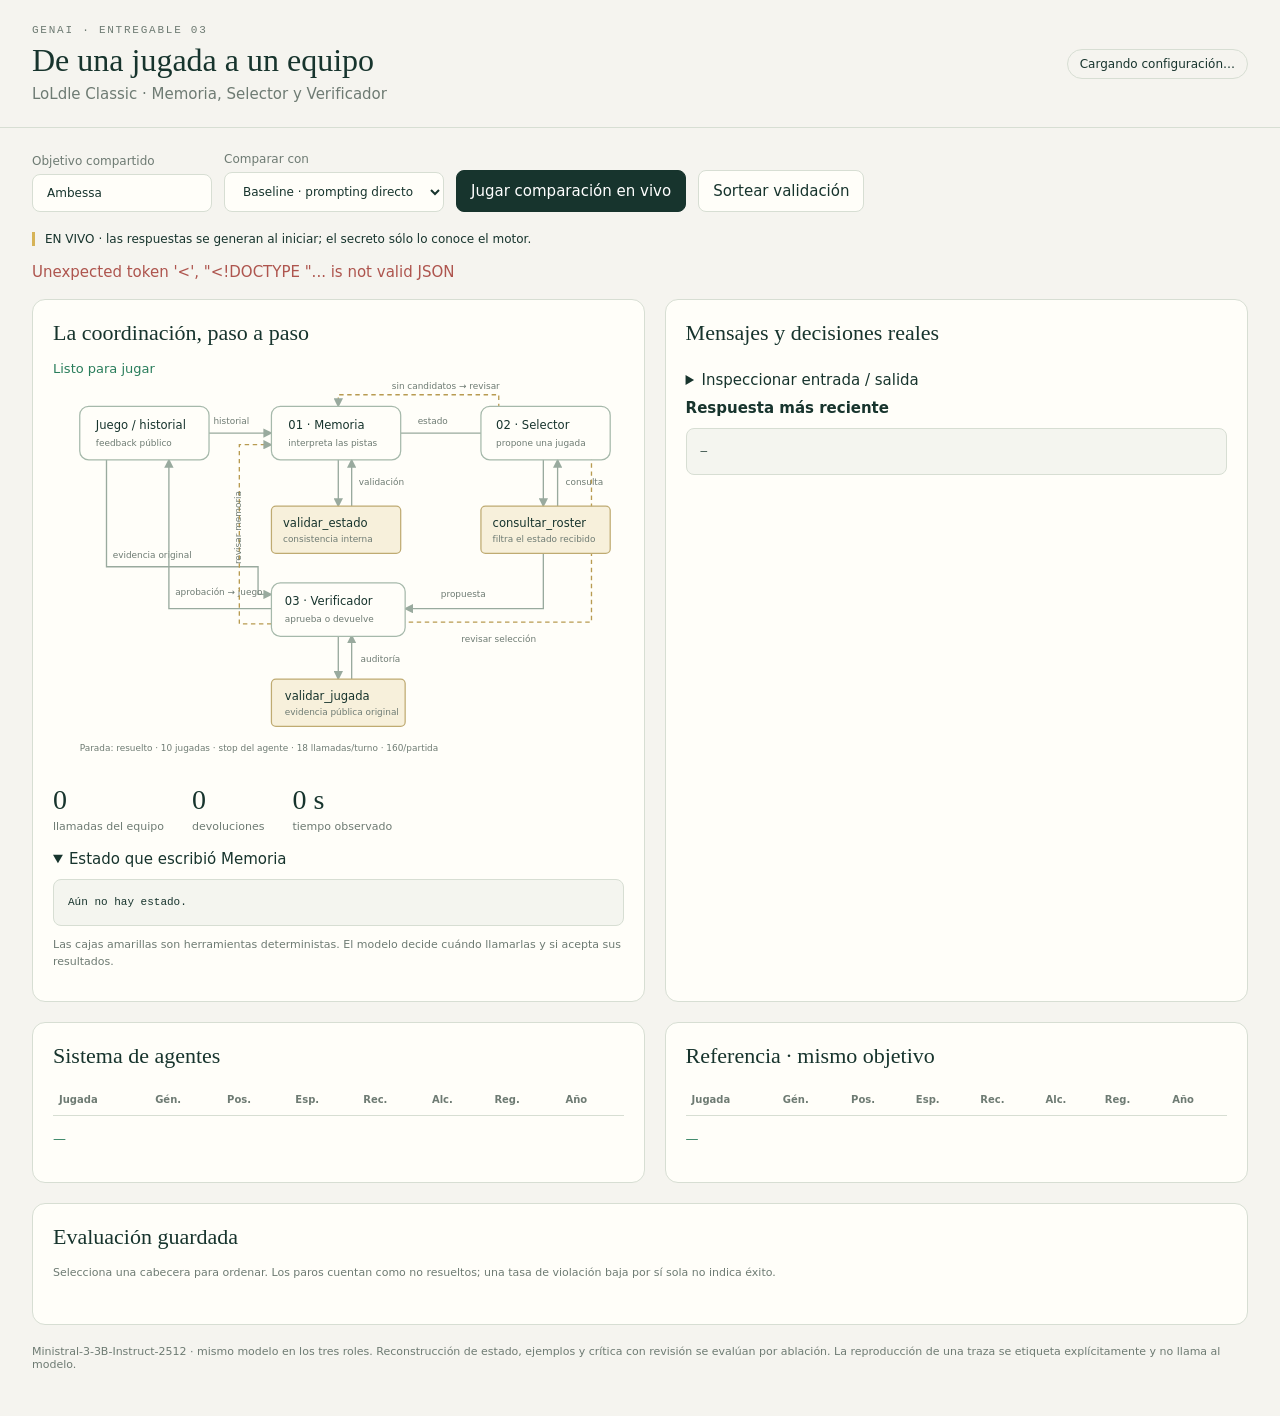
==== agents_d3/index.html @ 2282e9cb "Add the Entregable 3 agent system: Memoria, Selector and Verificador Three roles call the same Minis" ====
<!doctype html><html lang="es"><meta charset="utf-8"><meta name="viewport" content="width=device-width, initial-scale=1"><title>LoLdle · Laboratorio de agentes</title>
<style>
:root{--bg:#f5f4ef;--ink:#17342d;--muted:#6e7b73;--card:#fffef9;--line:#d7ded3;--green:#297d5b;--gold:#d6b357;--red:#ae554e}*{box-sizing:border-box}body{margin:0;background:var(--bg);color:var(--ink);font:15px system-ui,sans-serif}header,main{max-width:1320px;margin:auto;padding:24px 32px}header{display:flex;justify-content:space-between;align-items:center;border-bottom:1px solid var(--line)}.eyebrow{font:11px ui-monospace,monospace;letter-spacing:.16em;text-transform:uppercase;color:var(--muted)}h1{font:32px Georgia,serif;margin:6px 0}h2{font:22px Georgia,serif;margin:0 0 15px}h3{font-size:15px;margin:0 0 10px}p{line-height:1.5}.muted{color:var(--muted)}.pill{border:1px solid var(--line);border-radius:30px;padding:7px 12px;font-size:12px}.toolbar{display:flex;align-items:end;gap:12px;flex-wrap:wrap;margin-bottom:20px}label{font-size:12px;color:var(--muted);display:grid;gap:6px}input,select,button{font:inherit;padding:11px 14px;border:1px solid var(--line);border-radius:8px;background:var(--card);color:var(--ink)}button{cursor:pointer}button.primary{background:var(--ink);color:white;border-color:var(--ink)}button:disabled{opacity:.45;cursor:wait}section,.card{background:var(--card);border:1px solid var(--line);border-radius:13px;padding:20px;margin-bottom:20px}.columns{display:grid;grid-template-columns:1.05fr 1fr;gap:20px}.metric-row{display:flex;gap:28px;margin:16px 0}.metric-row strong{display:block;font:28px Georgia,serif}.metric-row span{font-size:11px;color:var(--muted)}svg{width:100%;max-height:410px;display:block}.node rect{fill:var(--card);stroke:#a6b9ab;stroke-width:1.4}.node text{fill:var(--ink);font:13px system-ui}.node .small{fill:var(--muted);font-size:10px}.node.active rect{fill:#e3f0e5;stroke:var(--green);stroke-width:3}.tool rect{fill:#f7f0db;stroke:#bfab72}.edge{fill:none;stroke:#99aa9e;stroke-width:1.5;marker-end:url(#arrow)}.revision{stroke:#b89b51;stroke-dasharray:5 4}.edge-label{font:10px system-ui;fill:var(--muted)}.trace-list{max-height:380px;overflow:auto}.event{border-bottom:1px solid var(--line);padding:10px 0;display:flex;gap:10px;align-items:start;font-size:12px;cursor:pointer}.event .time{font:11px ui-monospace;color:var(--muted);width:40px;flex:none}.event strong{font-size:12px}.event span{overflow-wrap:anywhere}.event:hover{background:#f1f5ec}.board{overflow:auto}table{border-collapse:collapse;width:100%;font-size:12px}td,th{padding:10px 6px;text-align:left;border-bottom:1px solid var(--line)}th{font-size:10px;color:var(--muted);cursor:pointer;white-space:nowrap}.tile{max-width:90px;overflow-wrap:anywhere;display:inline-block;border-radius:4px;padding:4px 6px;background:#e7e9e3;min-width:24px;text-align:center}.green{background:#2c7c5d;color:white}.yellow{background:#d8b654;color:#342e1e}.gray{background:#dfe3dd;color:#596259}.higher,.lower{background:#dfe3dd;font-weight:bold}details{margin:10px 0}pre{font:11px/1.6 ui-monospace,monospace;white-space:pre-wrap;overflow-wrap:anywhere;background:#f4f5ef;border:1px solid var(--line);border-radius:8px;padding:14px;max-height:360px;overflow:auto}.status{color:var(--green);font-size:13px}#error{color:var(--red)}.fine{font-size:11px;color:var(--muted)}.run-label{border-left:3px solid var(--gold);padding-left:10px;font-size:12px}.cases{display:flex;gap:8px;flex-wrap:wrap;margin-top:12px}.cases button{font-size:11px;padding:7px 10px}footer{font-size:11px;color:var(--muted);padding-bottom:20px}@media(max-width:900px){.columns{grid-template-columns:1fr}main,header{padding:20px}h1{font-size:25px}}
</style>
<header><div><div class="eyebrow">GenAI · Entregable 03</div><h1>De una jugada a un equipo</h1><div class="muted">LoLdle Classic · Memoria, Selector y Verificador</div></div><div class="pill" id="model">Cargando configuración…</div></header>
<main><div class="toolbar"><label>Objetivo compartido<input id="target" list="names" value="Ambessa"><datalist id="names"></datalist></label><label>Comparar con<select id="reference"><option value="direct">Baseline · prompting directo</option><option value="d2_lora">D2 · fine-tuning LoRA</option></select></label><button class="primary" id="play">Jugar comparación en vivo</button><button id="draw">Sortear validación</button><span id="partition" class="fine"></span></div>
<div class="run-label" id="mode">EN VIVO · las respuestas se generan al iniciar; el secreto sólo lo conoce el motor.</div><p id="error"></p>
<div class="columns"><section><h2>La coordinación, paso a paso</h2><div id="status" class="status">Listo para jugar</div>
<svg viewBox="0 0 640 440" role="img" aria-label="Grafo de agentes, herramientas, revisiones y feedback del juego"><defs><marker id="arrow" markerWidth="7" markerHeight="7" refX="6" refY="3.5" orient="auto"><path d="M0 0 L7 3.5 L0 7" fill="#99aa9e"/></marker></defs>
<path class="edge" d="M175 64H245"/><text class="edge-label" x="180" y="54">historial</text><path class="edge" d="M390 64H495"/><text class="edge-label" x="409" y="54">estado</text>
<path class="edge" d="M320 94V146"/><path class="edge" d="M335 146V94"/><text class="edge-label" x="343" y="122">validación</text>
<path class="edge" d="M550 94V146"/><path class="edge" d="M566 146V94"/><text class="edge-label" x="575" y="122">consulta</text>
<path class="edge" d="M550 199V261H395"/><text class="edge-label" x="435" y="248">propuesta</text>
<path class="edge" d="M320 291V340"/><path class="edge" d="M335 340V291"/><text class="edge-label" x="345" y="321">auditoría</text>
<path class="edge" d="M60 94V214H230V245H245"/><text class="edge-label" x="67" y="204">evidencia original</text><path class="edge" d="M245 261H130V94"/><text class="edge-label" x="137" y="246">aprobación → juego</text>
<path class="edge revision" d="M390 276H604V72H590"/><text class="edge-label" x="458" y="298">revisar selección</text>
<path class="edge revision" d="M245 278H209V77H245"/><text class="edge-label" x="211" y="211" transform="rotate(-90 211 211)">revisar memoria</text>
<path class="edge revision" d="M500 45V21H320V34"/><text class="edge-label" x="380" y="15">sin candidatos → revisar</text>
<g class="node" id="node-game"><rect x="30" y="34" width="145" height="60" rx="10"/><text x="48" y="59">Juego / historial</text><text x="48" y="78" class="small">feedback público</text></g>
<g class="node" id="node-memory"><rect x="245" y="34" width="145" height="60" rx="10"/><text x="264" y="59">01 · Memoria</text><text x="264" y="78" class="small">interpreta las pistas</text></g>
<g class="node" id="node-selector"><rect x="480" y="34" width="145" height="60" rx="10"/><text x="497" y="59">02 · Selector</text><text x="497" y="78" class="small">propone una jugada</text></g>
<g class="node tool" id="node-validar_estado"><rect x="245" y="146" width="145" height="53" rx="5"/><text x="258" y="169">validar_estado</text><text x="258" y="186" class="small">consistencia interna</text></g>
<g class="node tool" id="node-consultar_roster"><rect x="480" y="146" width="145" height="53" rx="5"/><text x="493" y="169">consultar_roster</text><text x="493" y="186" class="small">filtra el estado recibido</text></g>
<g class="node" id="node-verifier"><rect x="245" y="232" width="150" height="60" rx="10"/><text x="260" y="257">03 · Verificador</text><text x="260" y="276" class="small">aprueba o devuelve</text></g>
<g class="node tool" id="node-validar_jugada"><rect x="245" y="340" width="150" height="53" rx="5"/><text x="260" y="363">validar_jugada</text><text x="260" y="380" class="small">evidencia pública original</text></g>
<text class="edge-label" x="30" y="421">Parada: resuelto · 10 jugadas · stop del agente · 18 llamadas/turno · 160/partida</text></svg>
<div class="metric-row"><div><strong id="calls">0</strong><span>llamadas del equipo</span></div><div><strong id="revisions">0</strong><span>devoluciones</span></div><div><strong id="elapsed">0 s</strong><span>tiempo observado</span></div></div>
<details open><summary>Estado que escribió Memoria</summary><pre id="memory">Aún no hay estado.</pre></details><p class="fine">Las cajas amarillas son herramientas deterministas. El modelo decide cuándo llamarlas y si acepta sus resultados.</p></section>
<section><h2>Mensajes y decisiones reales</h2><div class="trace-list" id="events"></div><details id="detail"><summary>Inspeccionar entrada / salida</summary><pre id="payload">Selecciona un evento.</pre></details><h3>Respuesta más reciente</h3><pre id="output">—</pre></section></div>
<div class="columns"><section><h2 id="solution-title">Sistema de agentes</h2><div class="board"><table><thead><tr><th>Jugada</th><th>Gén.</th><th>Pos.</th><th>Esp.</th><th>Rec.</th><th>Alc.</th><th>Reg.</th><th>Año</th></tr></thead><tbody id="board-full"></tbody></table></div><p id="outcome-full" class="status">—</p></section><section><h2 id="baseline-title">Referencia · mismo objetivo</h2><div class="board"><table><thead><tr><th>Jugada</th><th>Gén.</th><th>Pos.</th><th>Esp.</th><th>Rec.</th><th>Alc.</th><th>Reg.</th><th>Año</th></tr></thead><tbody id="board-reference"></tbody></table></div><p id="outcome-reference" class="status">—</p></section></div>
<section><h2>Evaluación guardada</h2><p class="fine">Selecciona una cabecera para ordenar. Los paros cuentan como no resueltos; una tasa de violación baja por sí sola no indica éxito.</p><div class="board"><table><thead id="results-head"></thead><tbody id="results"></tbody></table></div><div class="cases" id="cases"></div></section>
<footer>Ministral-3-3B-Instruct-2512 · mismo modelo en los tres roles. Reconstrucción de estado, ejemplos y crítica con revisión se evalúan por ablación. La reproducción de una traza se etiqueta explícitamente y no llama al modelo.</footer></main>
<script>
const $=s=>document.querySelector(s),fields=['gender','positions','species','resource','range_type','regions','release_year'];let config,rows=[],callCount=0,revisionCount=0,currentVariant='full',busy=false,stream=null;
const labels={memory:'Memoria',selector:'Selector',verifier:'Verificador',model_call:'Llamada',model_output:'Respuesta',handoff:'Transferencia',tool_result:'Herramienta',decision:'Decisión',protocol_error:'Error de protocolo',game_feedback:'Feedback',stop:'Parada',approved:'Aprobación'};
function partition(){let t=$('#target').value;$('#partition').textContent=(config.split.test.includes(t)?'Prueba':config.split.valid.includes(t)?'Validación':config.names.includes(t)?'Entrenamiento':'Nombre desconocido')}
function active(id){document.querySelectorAll('.node').forEach(n=>n.classList.toggle('active',n.id==='node-'+id))}
function board(event,variant){let tr=document.createElement('tr'),td=document.createElement('td');td.textContent=event.guess||event.raw_response||'Inválido';tr.append(td);for(let f of fields){let cell=document.createElement('td'),chip=document.createElement('span'),s=event.feedback?.[f];chip.className='tile '+(s||'');let value=config.roster?.[event.guess]?.[f];let text=Array.isArray(value)?value.join(' · '):value;chip.textContent=text!==undefined?text+(['higher','lower'].includes(s)?' '+({higher:'↑',lower:'↓'})[s]:''):({green:'✓',yellow:'~',gray:'×',higher:'↑',lower:'↓'})[s]||'—';chip.title=f+': '+(s||'sin feedback');cell.append(chip);tr.append(cell)}$('#board-'+(variant==='full'?'full':'reference')).append(tr)}
function receive(e,variant='full'){if(e.kind==='model_call'){if(variant==='full'){callCount++;$('#calls').textContent=callCount}active(e.agent)}if(e.kind==='model_output')$('#output').textContent=e.content;if(e.kind==='handoff'){if(['memory','selector'].includes(e.destination)&&['selector','verifier'].includes(e.source)){revisionCount++;$('#revisions').textContent=revisionCount}if(e.state)$('#memory').textContent=JSON.stringify(e.state,null,2);active(e.destination)}if(e.kind==='tool_result')active(e.tool);if(e.kind==='game_feedback'){active('game');board(e.event,variant)}if(e.t!==undefined)$('#elapsed').textContent=e.t.toFixed(1)+' s';if(e.kind==='error')$('#error').textContent=e.error;
let line=document.createElement('div');line.className='event';let time=document.createElement('span');time.className='time';time.textContent=e.t!==undefined?e.t.toFixed(1):'·';let content=document.createElement('span'),strong=document.createElement('strong');strong.textContent=(labels[e.agent]||e.agent||'Sistema')+' · '+(labels[e.kind]||e.kind);content.append(strong);let brief=e.decision?.action||e.tool||(e.source?e.source+' → '+e.destination:e.reason||e.event?.guess||'');content.append(document.createElement('br'),document.createTextNode(brief));line.append(time,content);line.onclick=()=>{$('#payload').textContent=JSON.stringify(e,null,2);$('#detail').open=true};$('#events').append(line);$('#events').scrollTop=$('#events').scrollHeight;
if(e.kind==='finished'){let r=e.record;$('#outcome-'+(variant==='full'?'full':'reference')).textContent=(r.solved?'Resuelto':'No resuelto')+' · '+r.attempts_used+' jugadas'+(r.stop_reason?' · '+r.stop_reason:'');$('#status').textContent='Partida terminada · traza registrada'} }
function reset(){$('#solution-title').textContent='Sistema de agentes';$('#baseline-title').textContent=$('#reference').selectedOptions[0].textContent+' · mismo objetivo';for(let id of ['events','board-full','board-reference'])$('#'+id).replaceChildren();callCount=revisionCount=0;$('#calls').textContent='0';$('#revisions').textContent='0';$('#memory').textContent='—';$('#output').textContent='—';$('#error').textContent='';$('#outcome-full').textContent=$('#outcome-reference').textContent='—'}
function run(variant,target){return new Promise((resolve,reject)=>{stream=new EventSource('/api/play?variant='+encodeURIComponent(variant)+'&target='+encodeURIComponent(target));stream.onmessage=event=>{let e=JSON.parse(event.data);receive(e,variant);if(['finished','error'].includes(e.kind)){stream.close();e.kind==='error'?reject(Error(e.error)):resolve(e)}};stream.onerror=()=>{stream.close();reject(Error('Conexión interrumpida. Revisa servidor; la partida se registra si alcanzó a terminar.'))}})}
$('#play').onclick=async()=>{if(busy)return;busy=true;$('#play').disabled=true;reset();let target=$('#target').value;$('#mode').textContent='EN VIVO · objetivo '+target+' · agentes '+config.weights;$('#status').textContent='Generando con el modelo local…';try{await run('full',target);$('#status').textContent='Ejecutando referencia sobre el mismo objetivo…';await run($('#reference').value,target)}catch(e){$('#error').textContent=e.message}finally{busy=false;$('#play').disabled=false}};
$('#draw').onclick=()=>{let list=config.split.valid;$('#target').value=list[Math.floor(Math.random()*list.length)];partition()};$('#target').oninput=partition;
const columns=[['label','Variante'],['games','n'],['solved','Resueltas'],['historical_violation_rate','Violación D1/D2'],['strict_violation_rate','Violación estricta'],['stopped_games','Paros'],['calls_per_game','Llamadas/partida'],['model_seconds_per_game','s/partida']];let ascending=false;
function results(key='solve_rate'){rows.sort((a,b)=>{let x=a[key],y=b[key];return (typeof x==='string'?x.localeCompare(y):(x??-1)-(y??-1))*(ascending?1:-1)});$('#results').replaceChildren();for(let row of rows){let tr=document.createElement('tr');for(let [k]of columns){let td=document.createElement('td'),v=row[k];td.textContent=v==null?'—':k.includes('rate')?(100*v).toFixed(1)+'%':typeof v==='number'&&!Number.isInteger(v)?v.toFixed(1):v;tr.append(td)}$('#results').append(tr)}}
async function replay(row,failure){if(busy)return;busy=true;$('#play').disabled=true;reset();let file=row.source.split('/').pop(),data=await fetch('/api/trace?file='+encodeURIComponent(file)+'&target='+encodeURIComponent(failure.target)).then(r=>r.json());$('#solution-title').textContent=row.label+' · traza guardada';$('#mode').textContent='TRAZA GUARDADA · '+row.label+' · '+failure.target+' · no es una ejecución en vivo';$('#target').value=failure.target;partition();try{let r=data.record;if(!r)throw Error('Traza no encontrada');for(let e of r.agent_trace||[]){receive(e);await new Promise(ok=>setTimeout(ok,e.kind==='model_call'?180:40))}if(!r.agent_trace?.length)for(let event of r.trace)board(event,'full');receive({kind:'finished',record:r})}catch(e){$('#error').textContent=e.message}finally{busy=false;$('#play').disabled=false}}
(async()=>{config=await fetch('/api/config').then(r=>r.json());$('#model').textContent=config.model+' · '+config.weights;for(let n of config.names){let option=document.createElement('option');option.value=n;$('#names').append(option)}partition();let data=await fetch('/api/results').then(r=>r.json());rows=data.rows;let tr=document.createElement('tr');for(let [key,title]of columns){let th=document.createElement('th');th.textContent=title+' ↕';th.onclick=()=>{ascending=!ascending;results(key)};tr.append(th)}$('#results-head').append(tr);results();for(let row of rows)for(let failure of row.failures.slice(0,2)){let button=document.createElement('button');button.textContent='Ver fallo · '+row.label+' · '+failure.target;button.onclick=()=>replay(row,failure);$('#cases').append(button)}})().catch(e=>$('#error').textContent=e.message);
</script></html>
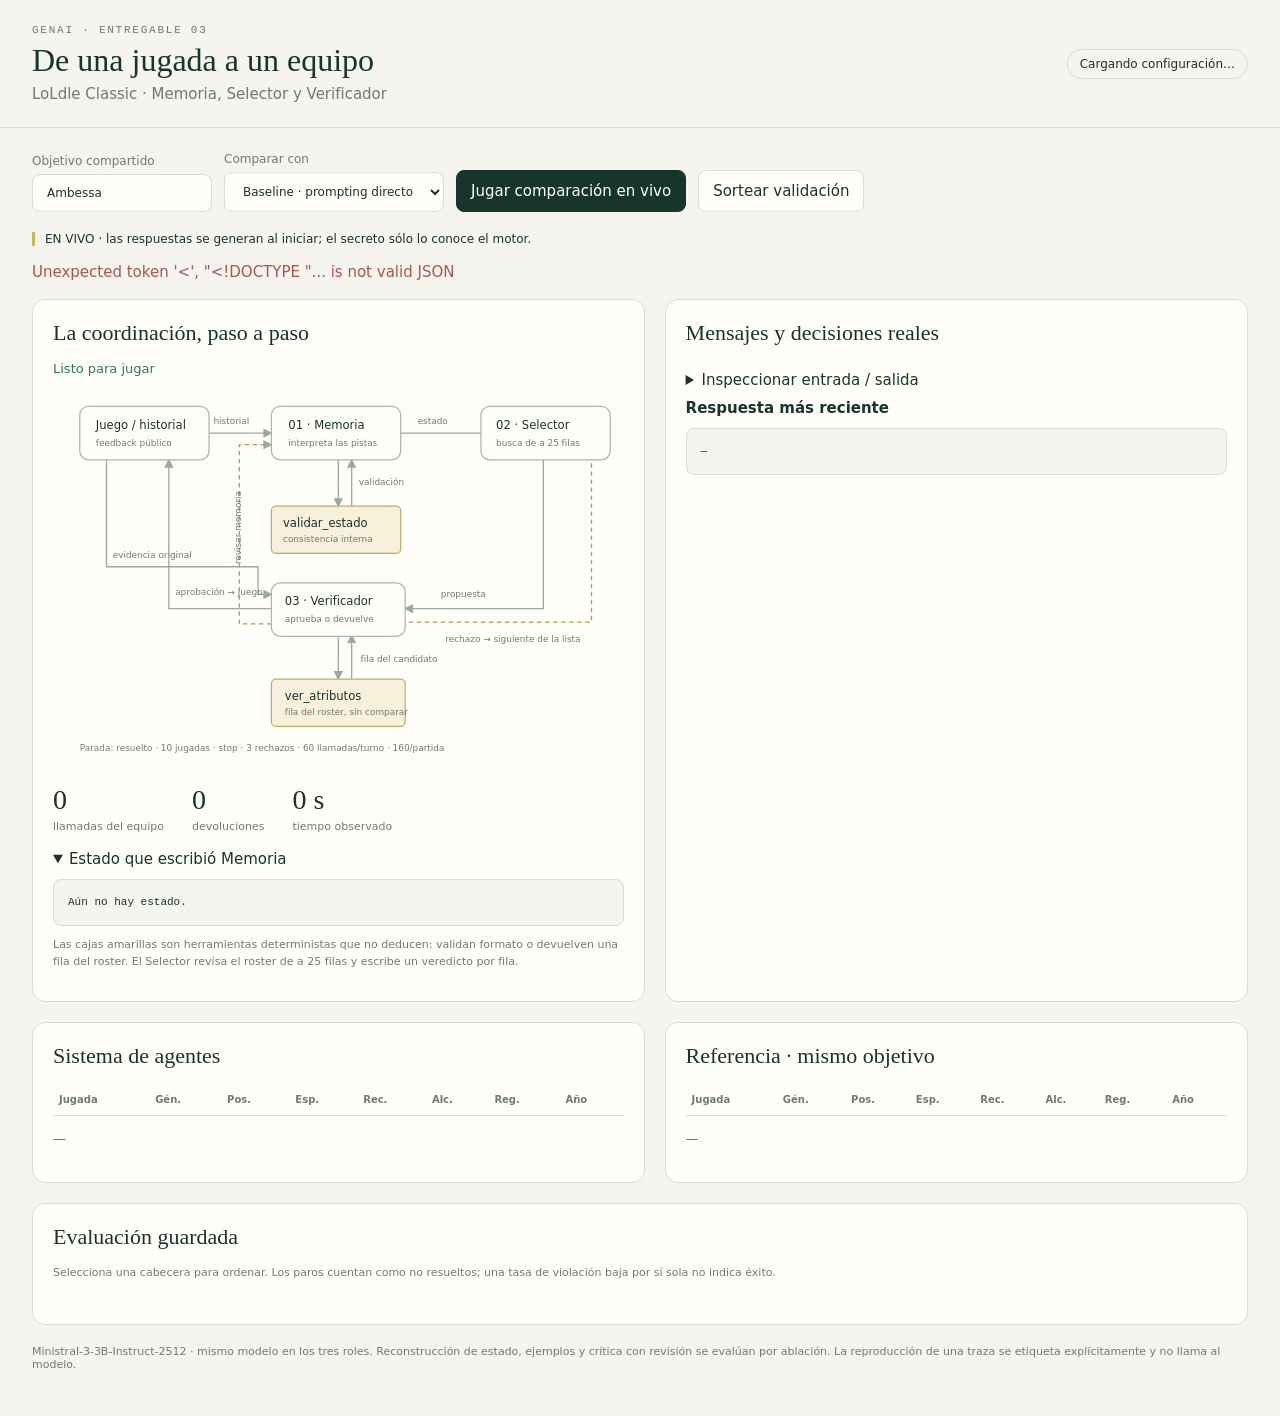
==== commit 01ebd581: "Rebuild the Entregable 3 agents so the model does the deduction The team ruled out tools that filter" ====
--- a/agents_d3/index.html
+++ b/agents_d3/index.html
@@ -9,23 +9,20 @@
 <svg viewBox="0 0 640 440" role="img" aria-label="Grafo de agentes, herramientas, revisiones y feedback del juego"><defs><marker id="arrow" markerWidth="7" markerHeight="7" refX="6" refY="3.5" orient="auto"><path d="M0 0 L7 3.5 L0 7" fill="#99aa9e"/></marker></defs>
 <path class="edge" d="M175 64H245"/><text class="edge-label" x="180" y="54">historial</text><path class="edge" d="M390 64H495"/><text class="edge-label" x="409" y="54">estado</text>
 <path class="edge" d="M320 94V146"/><path class="edge" d="M335 146V94"/><text class="edge-label" x="343" y="122">validación</text>
-<path class="edge" d="M550 94V146"/><path class="edge" d="M566 146V94"/><text class="edge-label" x="575" y="122">consulta</text>
-<path class="edge" d="M550 199V261H395"/><text class="edge-label" x="435" y="248">propuesta</text>
-<path class="edge" d="M320 291V340"/><path class="edge" d="M335 340V291"/><text class="edge-label" x="345" y="321">auditoría</text>
+<path class="edge" d="M550 94V261H395"/><text class="edge-label" x="435" y="248">propuesta</text>
+<path class="edge" d="M320 291V340"/><path class="edge" d="M335 340V291"/><text class="edge-label" x="345" y="321">fila del candidato</text>
 <path class="edge" d="M60 94V214H230V245H245"/><text class="edge-label" x="67" y="204">evidencia original</text><path class="edge" d="M245 261H130V94"/><text class="edge-label" x="137" y="246">aprobación → juego</text>
-<path class="edge revision" d="M390 276H604V72H590"/><text class="edge-label" x="458" y="298">revisar selección</text>
+<path class="edge revision" d="M390 276H604V72H590"/><text class="edge-label" x="440" y="298">rechazo → siguiente de la lista</text>
 <path class="edge revision" d="M245 278H209V77H245"/><text class="edge-label" x="211" y="211" transform="rotate(-90 211 211)">revisar memoria</text>
-<path class="edge revision" d="M500 45V21H320V34"/><text class="edge-label" x="380" y="15">sin candidatos → revisar</text>
 <g class="node" id="node-game"><rect x="30" y="34" width="145" height="60" rx="10"/><text x="48" y="59">Juego / historial</text><text x="48" y="78" class="small">feedback público</text></g>
 <g class="node" id="node-memory"><rect x="245" y="34" width="145" height="60" rx="10"/><text x="264" y="59">01 · Memoria</text><text x="264" y="78" class="small">interpreta las pistas</text></g>
-<g class="node" id="node-selector"><rect x="480" y="34" width="145" height="60" rx="10"/><text x="497" y="59">02 · Selector</text><text x="497" y="78" class="small">propone una jugada</text></g>
+<g class="node" id="node-selector"><rect x="480" y="34" width="145" height="60" rx="10"/><text x="497" y="59">02 · Selector</text><text x="497" y="78" class="small">busca de a 25 filas</text></g>
 <g class="node tool" id="node-validar_estado"><rect x="245" y="146" width="145" height="53" rx="5"/><text x="258" y="169">validar_estado</text><text x="258" y="186" class="small">consistencia interna</text></g>
-<g class="node tool" id="node-consultar_roster"><rect x="480" y="146" width="145" height="53" rx="5"/><text x="493" y="169">consultar_roster</text><text x="493" y="186" class="small">filtra el estado recibido</text></g>
 <g class="node" id="node-verifier"><rect x="245" y="232" width="150" height="60" rx="10"/><text x="260" y="257">03 · Verificador</text><text x="260" y="276" class="small">aprueba o devuelve</text></g>
-<g class="node tool" id="node-validar_jugada"><rect x="245" y="340" width="150" height="53" rx="5"/><text x="260" y="363">validar_jugada</text><text x="260" y="380" class="small">evidencia pública original</text></g>
-<text class="edge-label" x="30" y="421">Parada: resuelto · 10 jugadas · stop del agente · 18 llamadas/turno · 160/partida</text></svg>
+<g class="node tool" id="node-ver_atributos"><rect x="245" y="340" width="150" height="53" rx="5"/><text x="260" y="363">ver_atributos</text><text x="260" y="380" class="small">fila del roster, sin comparar</text></g>
+<text class="edge-label" x="30" y="421">Parada: resuelto · 10 jugadas · stop · 3 rechazos · 60 llamadas/turno · 160/partida</text></svg>
 <div class="metric-row"><div><strong id="calls">0</strong><span>llamadas del equipo</span></div><div><strong id="revisions">0</strong><span>devoluciones</span></div><div><strong id="elapsed">0 s</strong><span>tiempo observado</span></div></div>
-<details open><summary>Estado que escribió Memoria</summary><pre id="memory">Aún no hay estado.</pre></details><p class="fine">Las cajas amarillas son herramientas deterministas. El modelo decide cuándo llamarlas y si acepta sus resultados.</p></section>
+<details open><summary>Estado que escribió Memoria</summary><pre id="memory">Aún no hay estado.</pre></details><p class="fine">Las cajas amarillas son herramientas deterministas que no deducen: validan formato o devuelven una fila del roster. El Selector revisa el roster de a 25 filas y escribe un veredicto por fila.</p></section>
 <section><h2>Mensajes y decisiones reales</h2><div class="trace-list" id="events"></div><details id="detail"><summary>Inspeccionar entrada / salida</summary><pre id="payload">Selecciona un evento.</pre></details><h3>Respuesta más reciente</h3><pre id="output">—</pre></section></div>
 <div class="columns"><section><h2 id="solution-title">Sistema de agentes</h2><div class="board"><table><thead><tr><th>Jugada</th><th>Gén.</th><th>Pos.</th><th>Esp.</th><th>Rec.</th><th>Alc.</th><th>Reg.</th><th>Año</th></tr></thead><tbody id="board-full"></tbody></table></div><p id="outcome-full" class="status">—</p></section><section><h2 id="baseline-title">Referencia · mismo objetivo</h2><div class="board"><table><thead><tr><th>Jugada</th><th>Gén.</th><th>Pos.</th><th>Esp.</th><th>Rec.</th><th>Alc.</th><th>Reg.</th><th>Año</th></tr></thead><tbody id="board-reference"></tbody></table></div><p id="outcome-reference" class="status">—</p></section></div>
 <section><h2>Evaluación guardada</h2><p class="fine">Selecciona una cabecera para ordenar. Los paros cuentan como no resueltos; una tasa de violación baja por sí sola no indica éxito.</p><div class="board"><table><thead id="results-head"></thead><tbody id="results"></tbody></table></div><div class="cases" id="cases"></div></section>
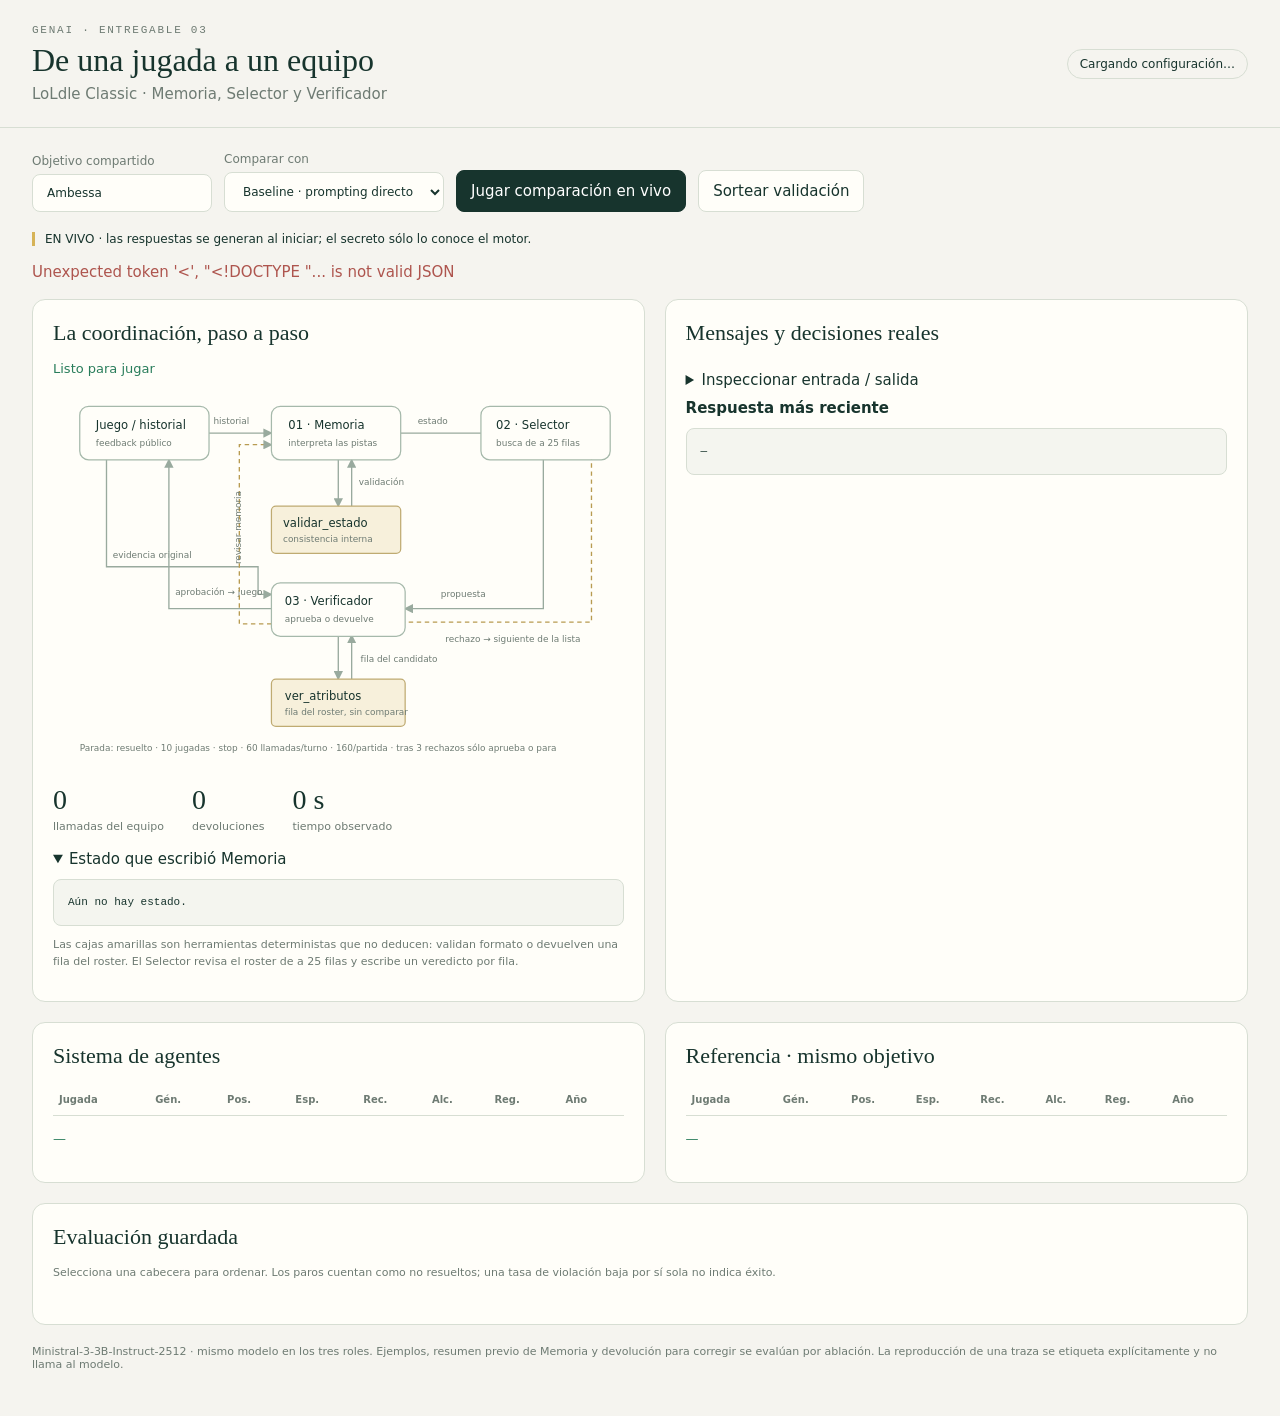
==== commit 85be3cfc: "Align the Entregable 3 docs with the final poster - Describe the five stops as four Selector failure" ====
--- a/agents_d3/index.html
+++ b/agents_d3/index.html
@@ -20,13 +20,13 @@
 <g class="node tool" id="node-validar_estado"><rect x="245" y="146" width="145" height="53" rx="5"/><text x="258" y="169">validar_estado</text><text x="258" y="186" class="small">consistencia interna</text></g>
 <g class="node" id="node-verifier"><rect x="245" y="232" width="150" height="60" rx="10"/><text x="260" y="257">03 · Verificador</text><text x="260" y="276" class="small">aprueba o devuelve</text></g>
 <g class="node tool" id="node-ver_atributos"><rect x="245" y="340" width="150" height="53" rx="5"/><text x="260" y="363">ver_atributos</text><text x="260" y="380" class="small">fila del roster, sin comparar</text></g>
-<text class="edge-label" x="30" y="421">Parada: resuelto · 10 jugadas · stop · 3 rechazos · 60 llamadas/turno · 160/partida</text></svg>
+<text class="edge-label" x="30" y="421">Parada: resuelto · 10 jugadas · stop · 60 llamadas/turno · 160/partida · tras 3 rechazos sólo aprueba o para</text></svg>
 <div class="metric-row"><div><strong id="calls">0</strong><span>llamadas del equipo</span></div><div><strong id="revisions">0</strong><span>devoluciones</span></div><div><strong id="elapsed">0 s</strong><span>tiempo observado</span></div></div>
 <details open><summary>Estado que escribió Memoria</summary><pre id="memory">Aún no hay estado.</pre></details><p class="fine">Las cajas amarillas son herramientas deterministas que no deducen: validan formato o devuelven una fila del roster. El Selector revisa el roster de a 25 filas y escribe un veredicto por fila.</p></section>
 <section><h2>Mensajes y decisiones reales</h2><div class="trace-list" id="events"></div><details id="detail"><summary>Inspeccionar entrada / salida</summary><pre id="payload">Selecciona un evento.</pre></details><h3>Respuesta más reciente</h3><pre id="output">—</pre></section></div>
 <div class="columns"><section><h2 id="solution-title">Sistema de agentes</h2><div class="board"><table><thead><tr><th>Jugada</th><th>Gén.</th><th>Pos.</th><th>Esp.</th><th>Rec.</th><th>Alc.</th><th>Reg.</th><th>Año</th></tr></thead><tbody id="board-full"></tbody></table></div><p id="outcome-full" class="status">—</p></section><section><h2 id="baseline-title">Referencia · mismo objetivo</h2><div class="board"><table><thead><tr><th>Jugada</th><th>Gén.</th><th>Pos.</th><th>Esp.</th><th>Rec.</th><th>Alc.</th><th>Reg.</th><th>Año</th></tr></thead><tbody id="board-reference"></tbody></table></div><p id="outcome-reference" class="status">—</p></section></div>
 <section><h2>Evaluación guardada</h2><p class="fine">Selecciona una cabecera para ordenar. Los paros cuentan como no resueltos; una tasa de violación baja por sí sola no indica éxito.</p><div class="board"><table><thead id="results-head"></thead><tbody id="results"></tbody></table></div><div class="cases" id="cases"></div></section>
-<footer>Ministral-3-3B-Instruct-2512 · mismo modelo en los tres roles. Reconstrucción de estado, ejemplos y crítica con revisión se evalúan por ablación. La reproducción de una traza se etiqueta explícitamente y no llama al modelo.</footer></main>
+<footer>Ministral-3-3B-Instruct-2512 · mismo modelo en los tres roles. Ejemplos, resumen previo de Memoria y devolución para corregir se evalúan por ablación. La reproducción de una traza se etiqueta explícitamente y no llama al modelo.</footer></main>
 <script>
 const $=s=>document.querySelector(s),fields=['gender','positions','species','resource','range_type','regions','release_year'];let config,rows=[],callCount=0,revisionCount=0,currentVariant='full',busy=false,stream=null;
 const labels={memory:'Memoria',selector:'Selector',verifier:'Verificador',model_call:'Llamada',model_output:'Respuesta',handoff:'Transferencia',tool_result:'Herramienta',decision:'Decisión',protocol_error:'Error de protocolo',game_feedback:'Feedback',stop:'Parada',approved:'Aprobación'};
